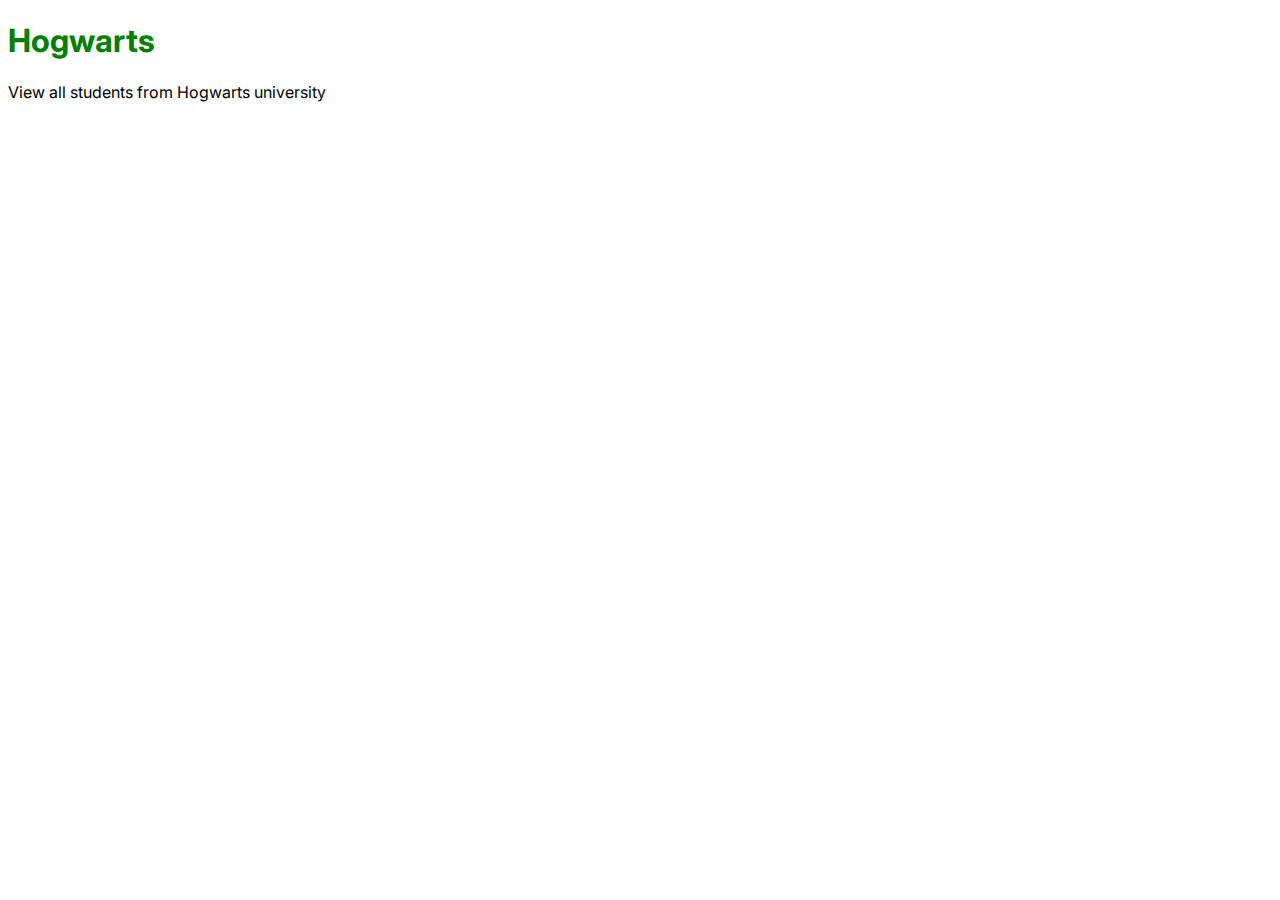
==== index.html @ c2e8a429 "first commit" ====
<!DOCTYPE html>
<html lang="en">
<head>
    <meta charset="UTF-8">
    <meta http-equiv="X-UA-Compatible" content="IE=edge">
    <meta name="viewport" content="width=device-width, initial-scale=1.0">
    <link type="image/x-icon" href="./favicon.png" rel="shortcut icon">
    <title>Hogwarts</title>
    <link rel="stylesheet" href="./style/style.css">
    <link rel="preconnect" href="https://fonts.googleapis.com">
    <link rel="preconnect" href="https://fonts.gstatic.com" crossorigin>
    <link href="https://fonts.googleapis.com/css2?family=Inter:wght@400;700;800&display=swap" rel="stylesheet">
</head>
<body>
    <h1>Hogwarts</h1>
    <p>View all students from Hogwarts university</p>
    <script src=""></script>
</body>
</html>
---- style/style.css ----
* {
  font-family: "Inter", sans-serif;
}

h1 {
  color: green;
}

/*# sourceMappingURL=style.css.map */
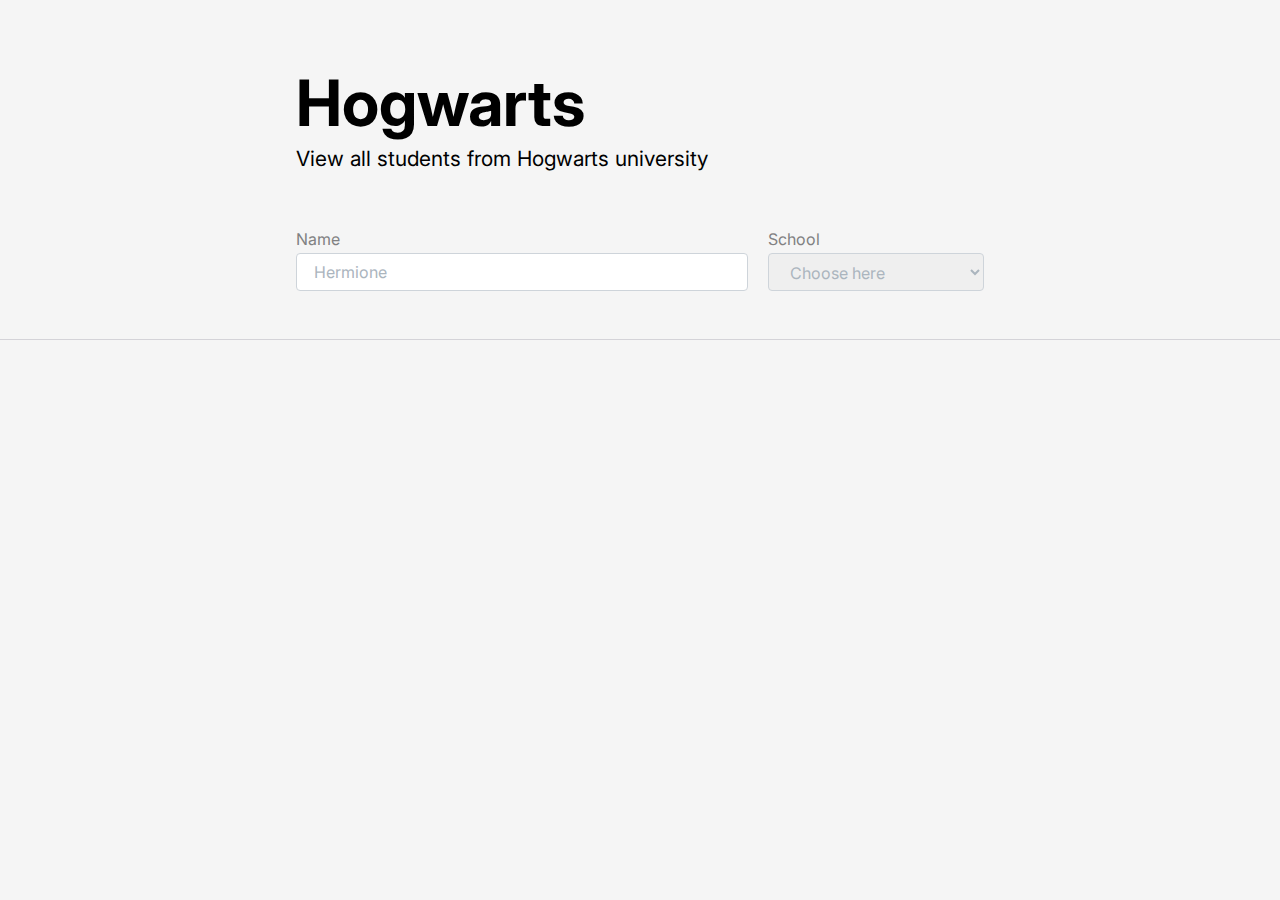
==== commit 54479f30: "header" ====
--- a/index.html
+++ b/index.html
@@ -7,13 +7,40 @@
     <link type="image/x-icon" href="./favicon.png" rel="shortcut icon">
     <title>Hogwarts</title>
     <link rel="stylesheet" href="./style/style.css">
+    <link rel="stylesheet" href="./style/reset.css">
     <link rel="preconnect" href="https://fonts.googleapis.com">
     <link rel="preconnect" href="https://fonts.gstatic.com" crossorigin>
     <link href="https://fonts.googleapis.com/css2?family=Inter:wght@400;700;800&display=swap" rel="stylesheet">
 </head>
 <body>
-    <h1>Hogwarts</h1>
-    <p>View all students from Hogwarts university</p>
-    <script src=""></script>
+    <header>
+        <div class="container">
+            <h1 class="title">Hogwarts</h1>
+            <p class="title__subtitle">View all students from Hogwarts university</p>
+            <form action="">
+                <div class="input__wrapper name__wrapper">
+                    <label for="name">Name</label>
+                    <input type="text" placeholder="Hermione" id="name" name="name">
+                </div>
+                <div class="input__wrapper school__wrapper">
+                    <label for="school">School</label>
+                    <select placeholder="Choose one" id="school" name="school">
+                        <option value="" selected disabled hidden>Choose here</option>
+                        <option value="gryffindor">Gryffindor</option>
+                        <option value="hufflepuff">Hufflepuff</option>
+                        <option value="ravenclaw">Ravenclaw</option>
+                        <option value="slytherin">Slytherin</option>
+                    </select>
+                </div>
+            </form>
+        </div>
+    </header>
+    <hr>
+    <main>
+        <div class="container">
+
+        </div>
+    </main>
+    <script src="script.js"></script>
 </body>
 </html>--- a/style/style.css
+++ b/style/style.css
@@ -2,8 +2,80 @@
   font-family: "Inter", sans-serif;
 }
 
-h1 {
-  color: green;
+body {
+  background: #F5F5F5;
+}
+
+header {
+  padding-top: 64px;
+  padding-bottom: 40px;
+}
+
+.container {
+  max-width: 768px;
+  width: 100%;
+  margin: 0 auto;
+  display: flex;
+  flex-direction: column;
+  justify-content: center;
+  padding: 0 40px 0 40px;
+}
+
+.title {
+  font-weight: 700;
+  font-size: 64px;
+  line-height: 77px;
+}
+.title__subtitle {
+  font-weight: 400;
+  font-size: 21px;
+  line-height: 36px;
+  margin-bottom: 48px;
+}
+
+form {
+  display: flex;
+  justify-content: space-between;
+}
+form .input__wrapper {
+  display: flex;
+  flex-direction: column;
+  max-width: 216px;
+  width: 100%;
+}
+form .name__wrapper {
+  max-width: 452px;
+  width: 100%;
+  margin-right: 20px;
+}
+form .schoole__wrapper {
+  max-width: 216px;
+  width: 100%;
+}
+form label {
+  font-weight: 400;
+  font-size: 16px;
+  line-height: 28px;
+  color: #818182;
+}
+form input, form select {
+  padding: 8px 17.22px;
+  font-weight: 400;
+  font-size: 16px;
+  line-height: 21px;
+  color: #ABB5BE;
+  border: 1px solid #CED4DA;
+  border-radius: 4px;
+  height: 38px;
+}
+form #name::placeholder {
+  color: #ABB5BE;
+}
+
+hr {
+  height: 1px;
+  background: #D4D3D8;
+  border: none;
 }
 
 /*# sourceMappingURL=style.css.map */
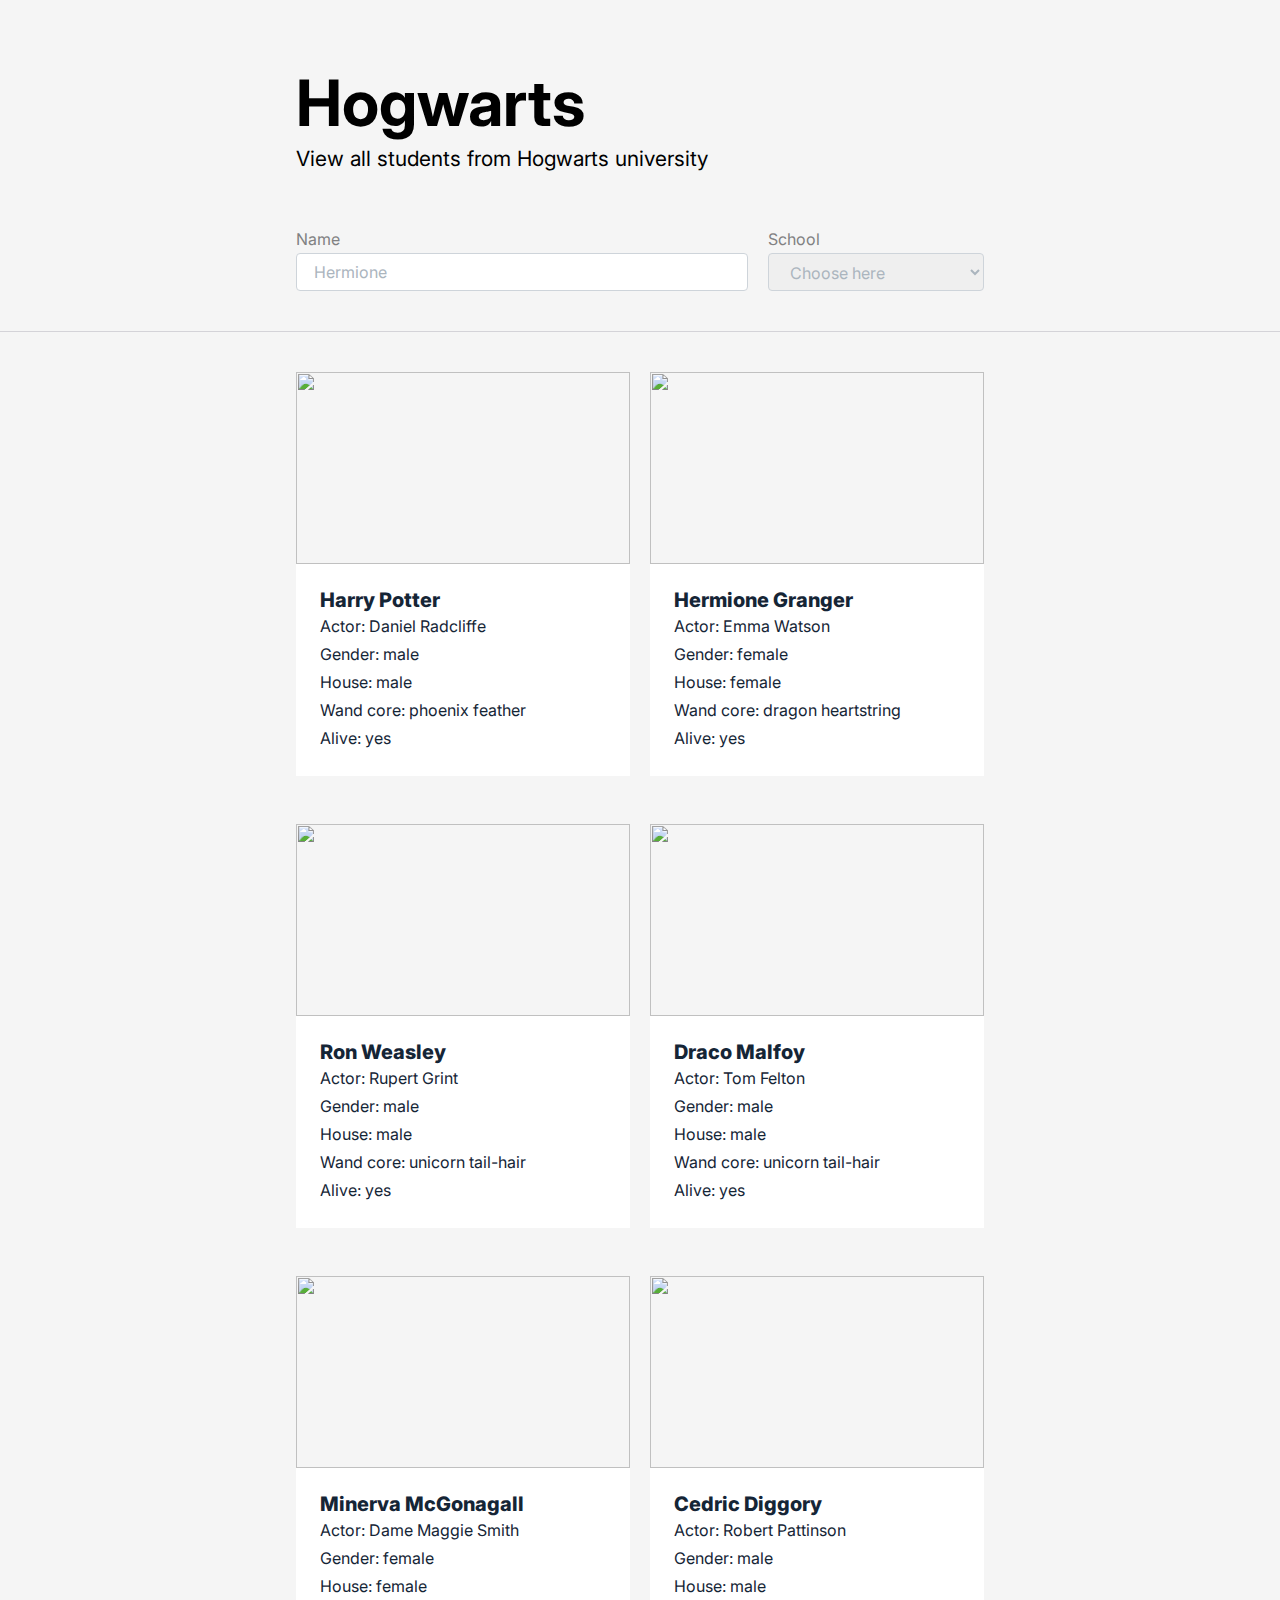
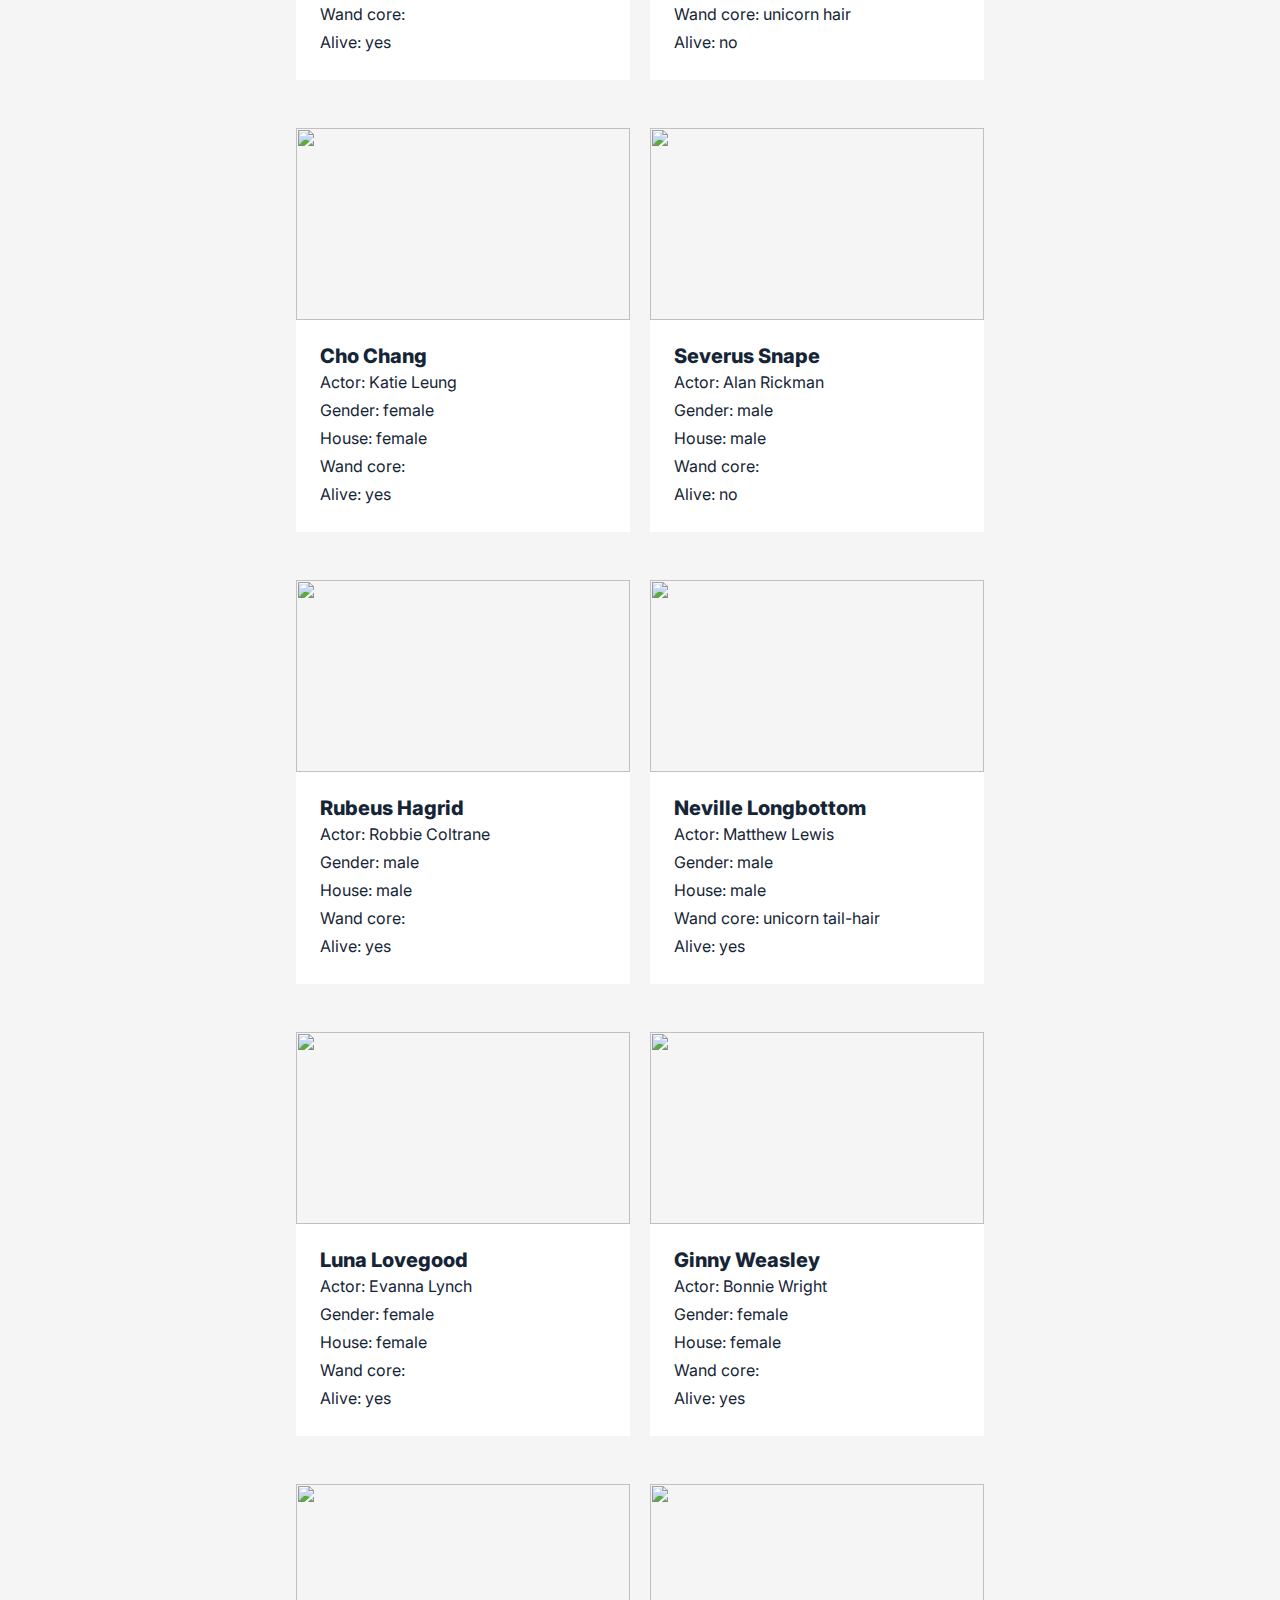
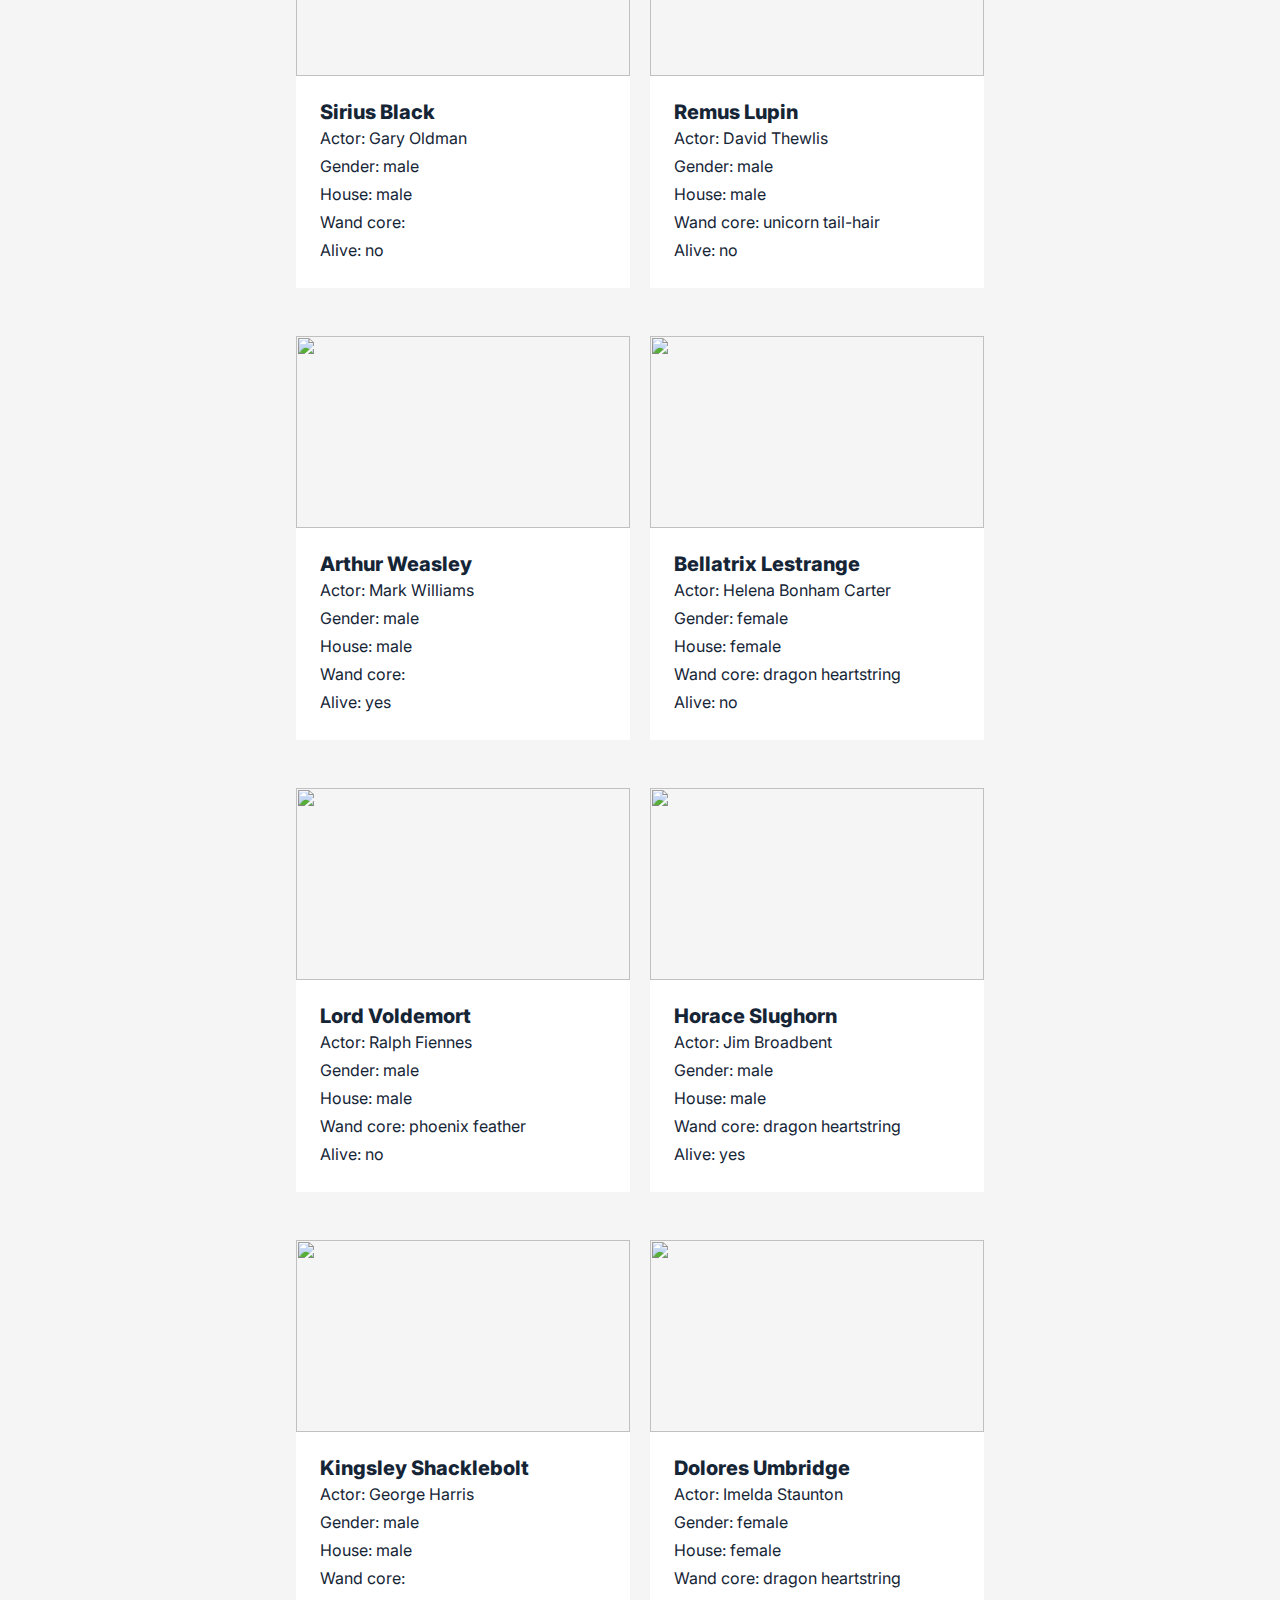
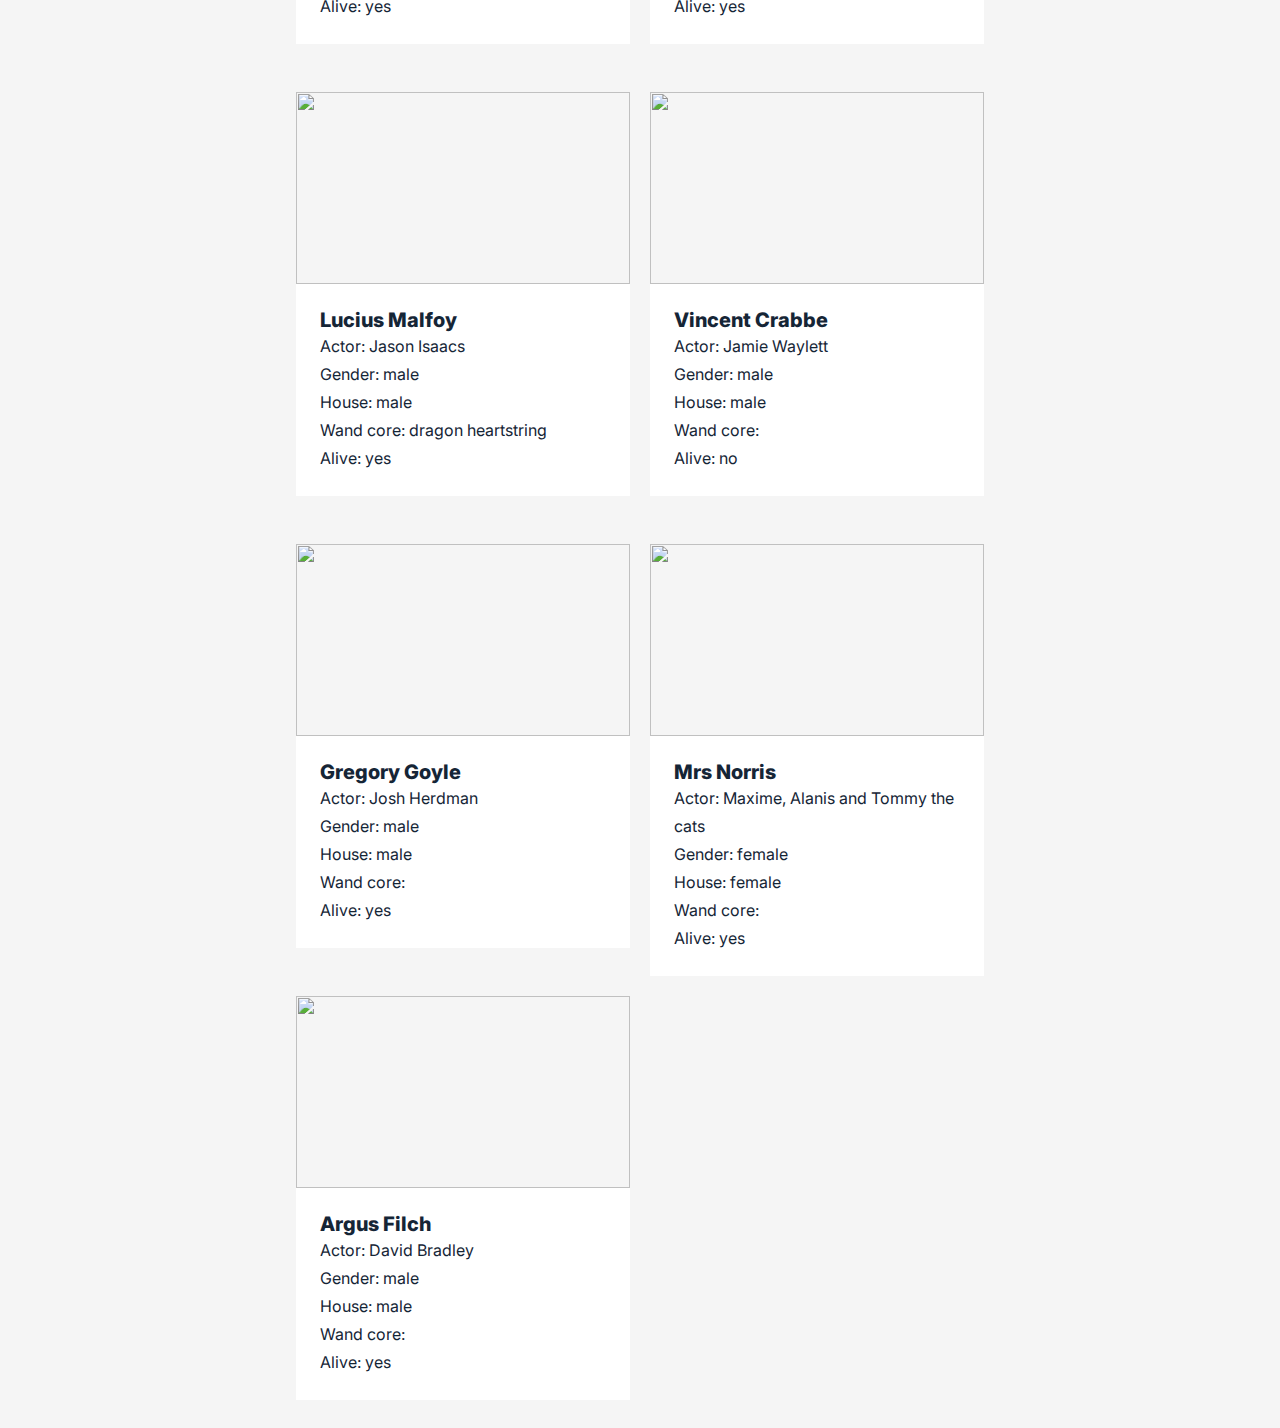
==== commit 16478d65: "adaptive" ====
--- a/index.html
+++ b/index.html
@@ -37,10 +37,11 @@
     </header>
     <hr>
     <main>
-        <div class="container">
-
-        </div>
+        <section>
+            <div class="container">
+            </div>
+        </section>
     </main>
-    <script src="script.js"></script>
+    <script src="script.js" type="module"></script>
 </body>
 </html>--- a/style/style.css
+++ b/style/style.css
@@ -48,6 +48,9 @@
   width: 100%;
   margin-right: 20px;
 }
+form .name__wrapper #name::placeholder {
+  color: #ABB5BE;
+}
 form .schoole__wrapper {
   max-width: 216px;
   width: 100%;
@@ -68,14 +71,71 @@
   border-radius: 4px;
   height: 38px;
 }
-form #name::placeholder {
-  color: #ABB5BE;
+
+section {
+  padding-top: 40px;
+}
+section .container {
+  display: grid;
+  grid-template-rows: repeat(2, 1fr);
+  grid-template-columns: repeat(2, 1fr);
+  grid-auto-rows: 1fr;
+  gap: 20px;
+}
+section .card {
+  color: #152536;
+  font-size: 20px;
+  line-height: 24px;
+  width: 100%;
+  max-width: 334px;
+}
+section .card img {
+  width: 100%;
+  height: 192px;
+  object-fit: fill;
+}
+section .card__text {
+  padding: 24px;
+  background: #FFF;
+  font-size: 16px;
+  line-height: 28px;
+}
+section .card .name {
+  font-weight: 800;
+  font-size: 20px;
+  line-height: 24px;
 }
 
 hr {
   height: 1px;
   background: #D4D3D8;
   border: none;
+  margin: 0;
+}
+
+@media (max-width: 576px) {
+  .title {
+    font-size: 52px;
+    line-height: 63px;
+  }
+  .title__subtitle {
+    font-size: 16px;
+    line-height: 28px;
+    margin-bottom: 28px;
+  }
+  form {
+    flex-wrap: wrap;
+  }
+  form .name__wrapper {
+    margin-right: 0;
+    margin-bottom: 15px;
+  }
+  form .school__wrapper {
+    max-width: unset;
+  }
+  section .container {
+    grid-template-columns: repeat(1, 1fr);
+  }
 }
 
 /*# sourceMappingURL=style.css.map */
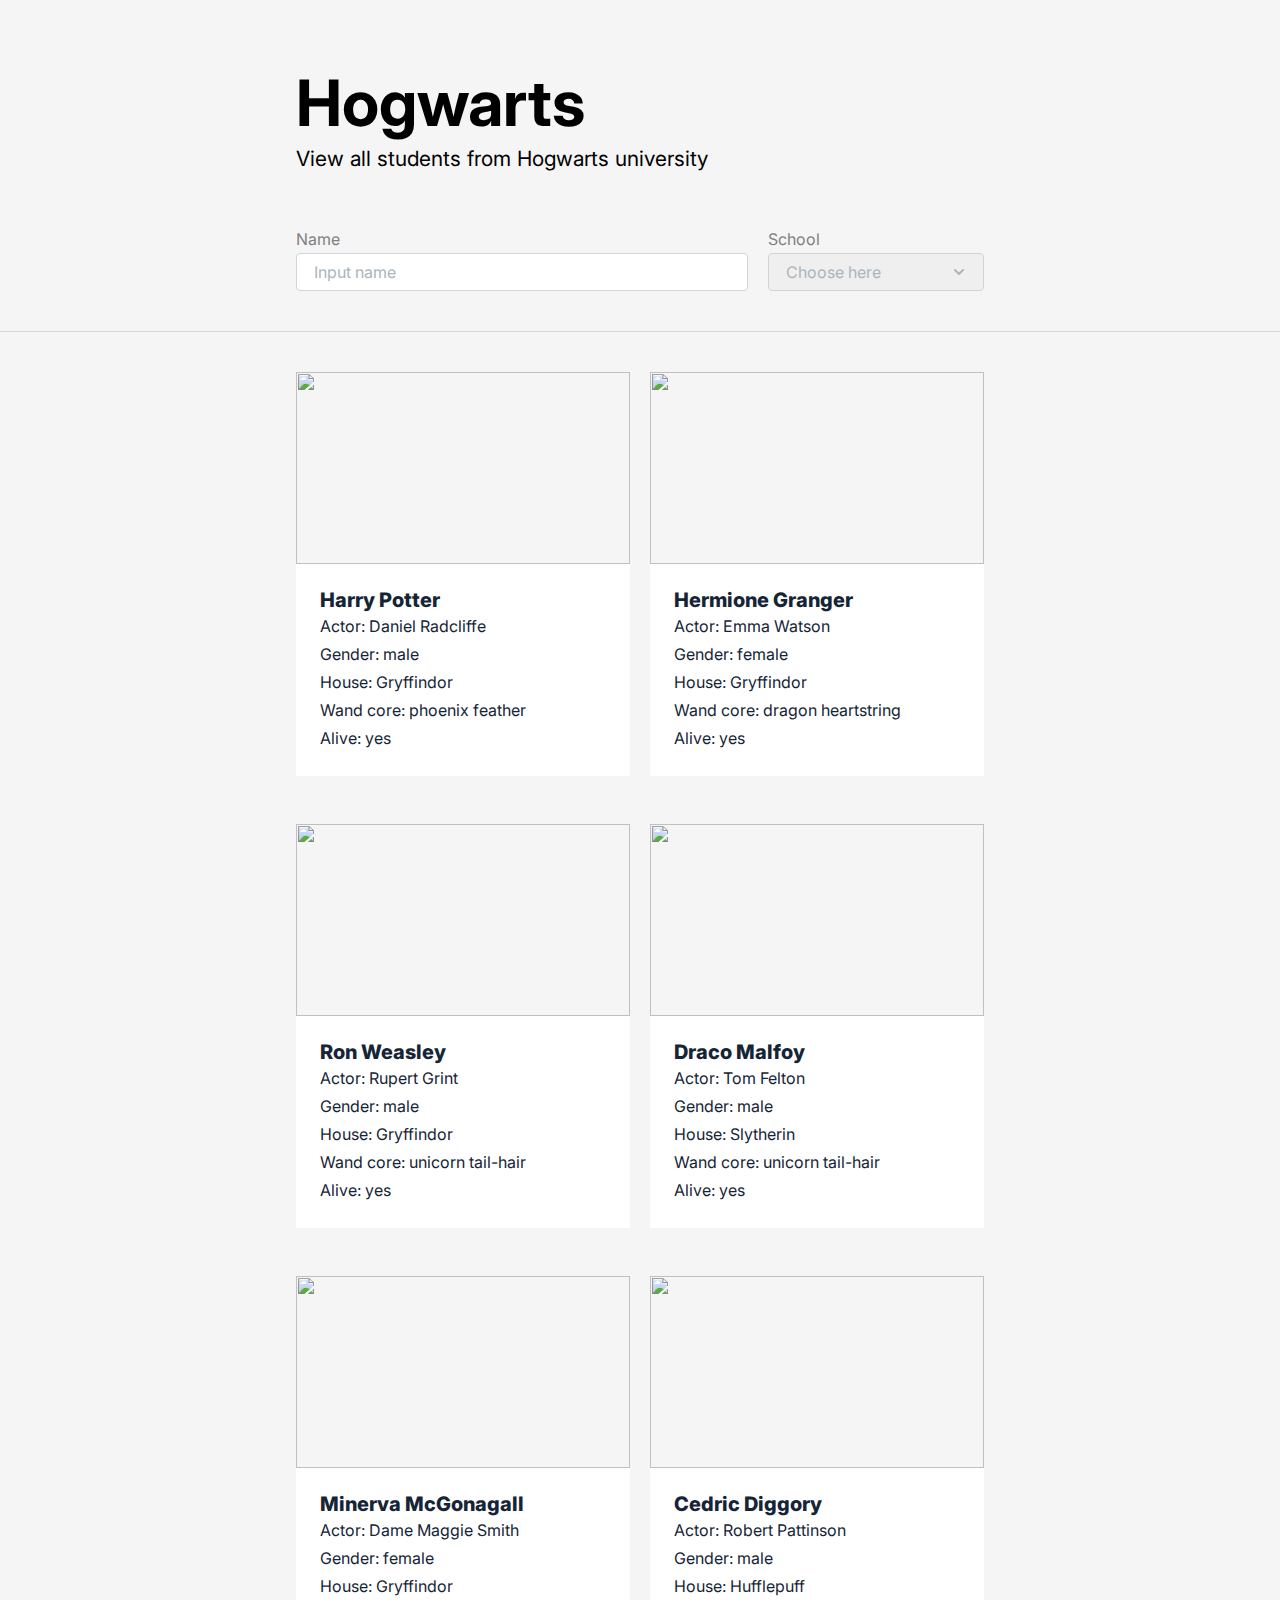
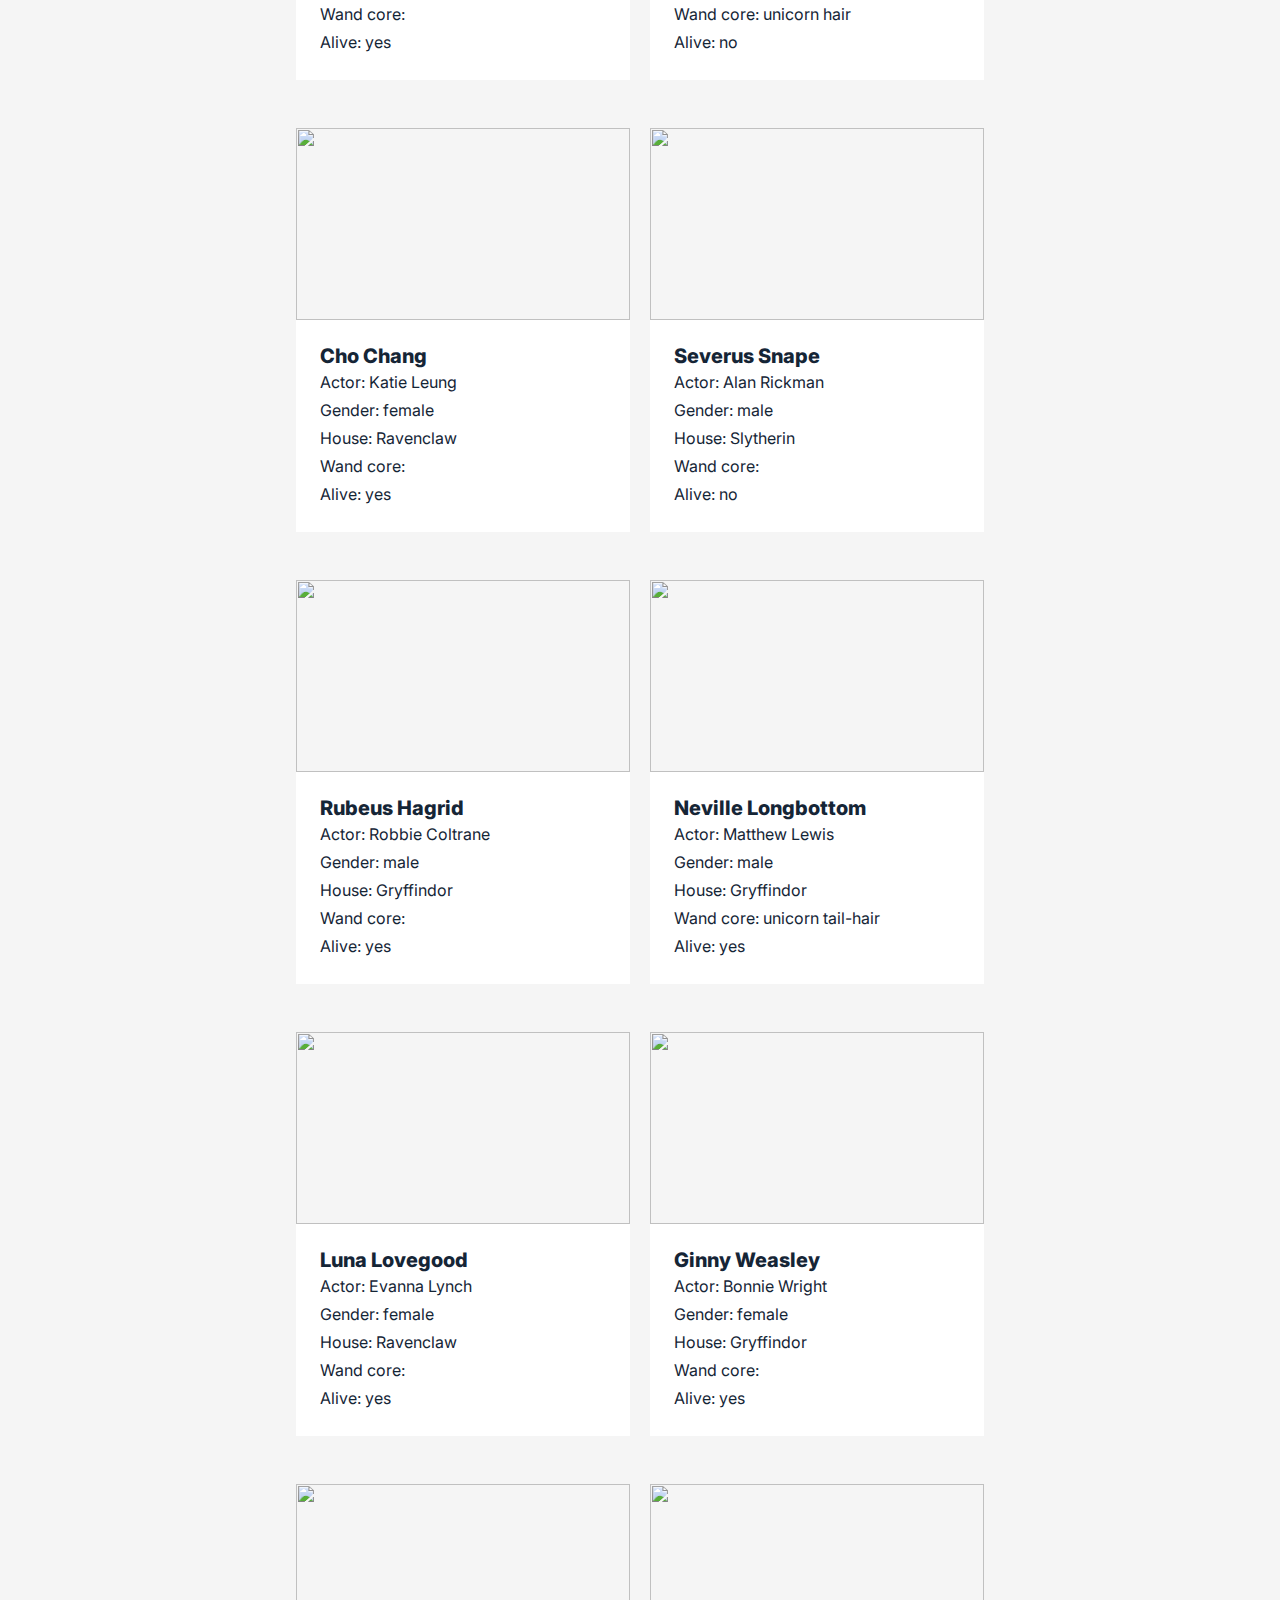
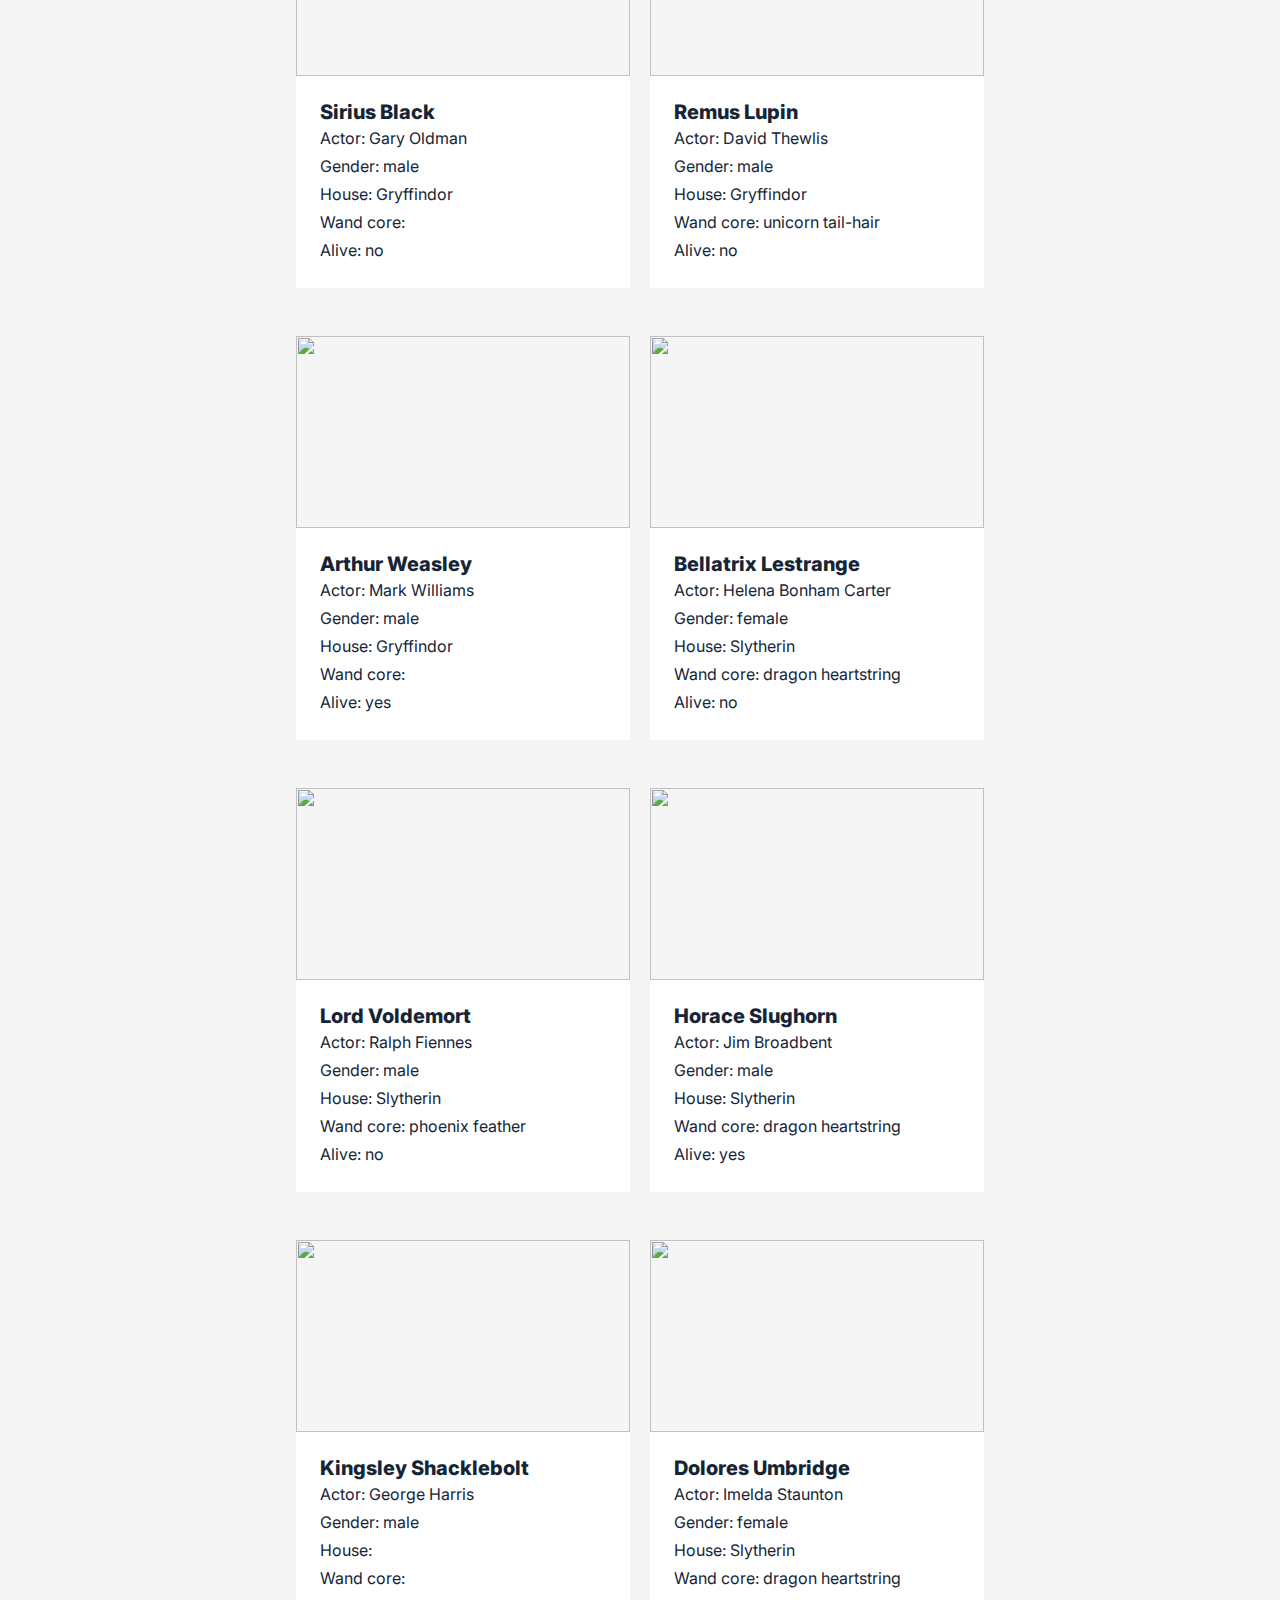
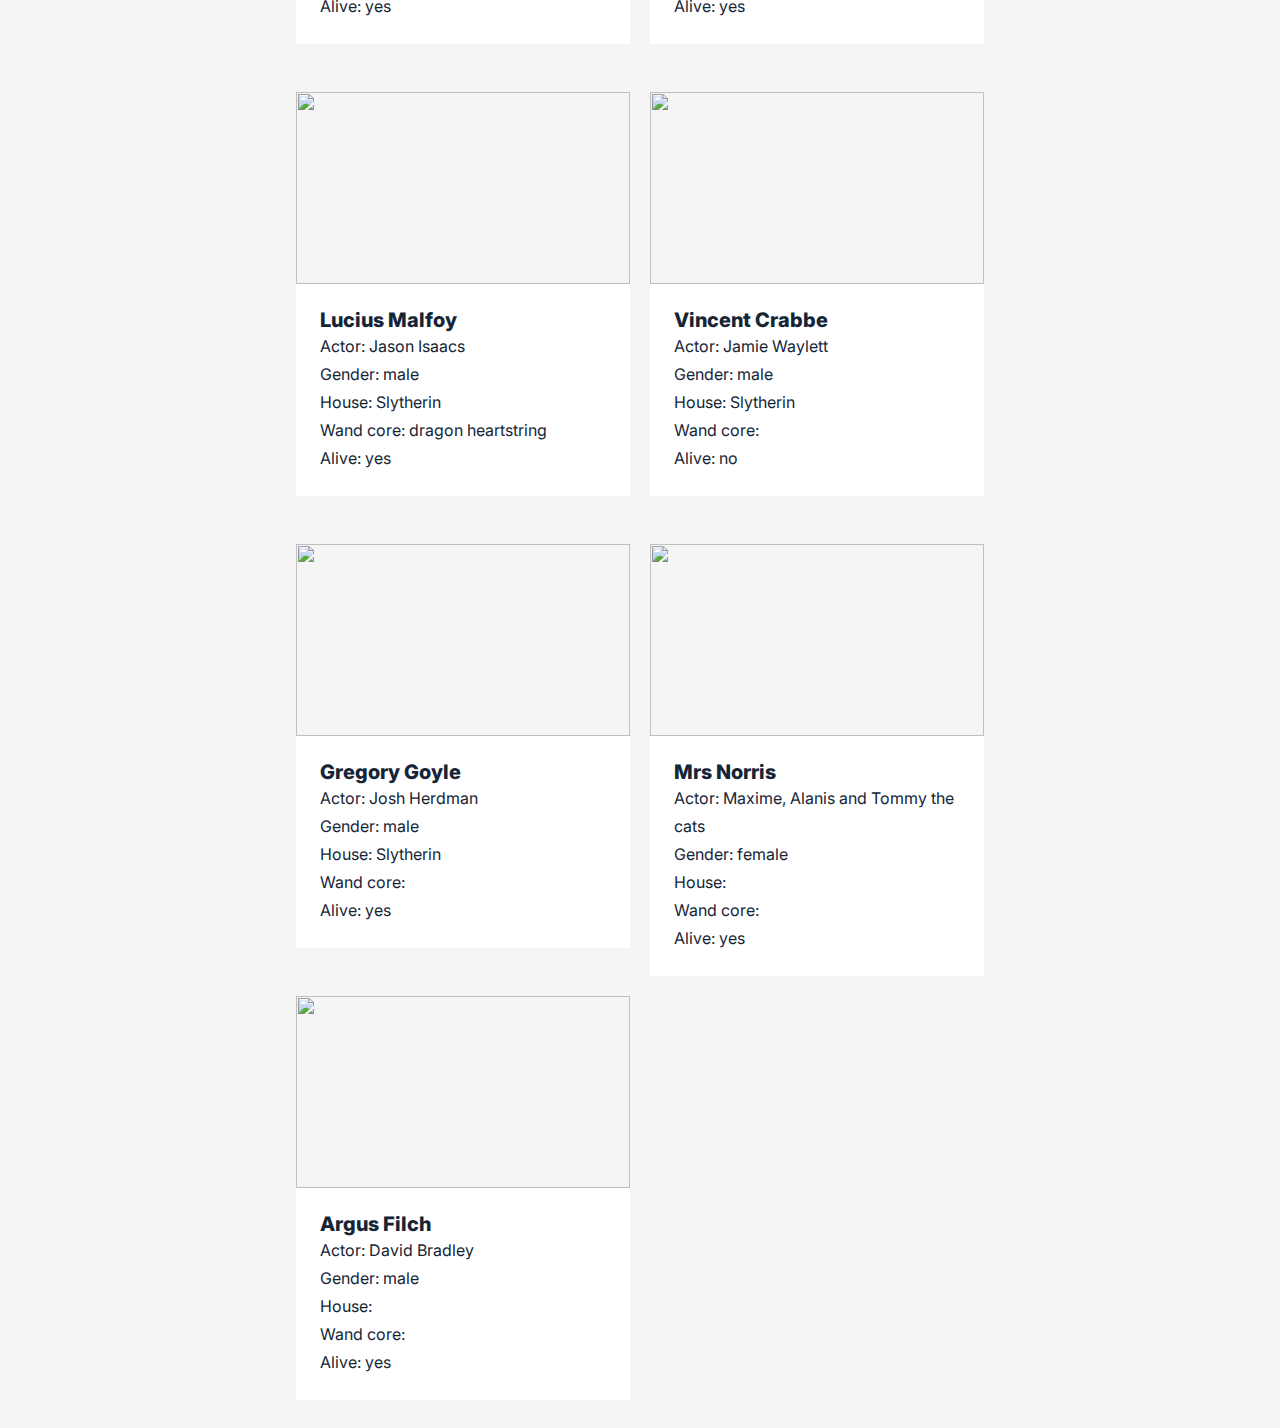
==== commit 0b7c0693: "choose name" ====
--- a/index.html
+++ b/index.html
@@ -17,10 +17,10 @@
         <div class="container">
             <h1 class="title">Hogwarts</h1>
             <p class="title__subtitle">View all students from Hogwarts university</p>
-            <form action="">
+            <div class="form">
                 <div class="input__wrapper name__wrapper">
                     <label for="name">Name</label>
-                    <input type="text" placeholder="Hermione" id="name" name="name">
+                    <input type="text" placeholder="Input name" id="name" name="name">
                 </div>
                 <div class="input__wrapper school__wrapper">
                     <label for="school">School</label>
@@ -32,7 +32,7 @@
                         <option value="slytherin">Slytherin</option>
                     </select>
                 </div>
-            </form>
+            </div>
         </div>
     </header>
     <hr>
--- a/style/style.css
+++ b/style/style.css
@@ -33,35 +33,35 @@
   margin-bottom: 48px;
 }
 
-form {
+.form {
   display: flex;
   justify-content: space-between;
 }
-form .input__wrapper {
+.form .input__wrapper {
   display: flex;
   flex-direction: column;
   max-width: 216px;
   width: 100%;
 }
-form .name__wrapper {
+.form .name__wrapper {
   max-width: 452px;
   width: 100%;
   margin-right: 20px;
 }
-form .name__wrapper #name::placeholder {
+.form .name__wrapper #name::placeholder {
   color: #ABB5BE;
 }
-form .schoole__wrapper {
+.form .schoole__wrapper {
   max-width: 216px;
   width: 100%;
 }
-form label {
+.form label {
   font-weight: 400;
   font-size: 16px;
   line-height: 28px;
   color: #818182;
 }
-form input, form select {
+.form input, .form select {
   padding: 8px 17.22px;
   font-weight: 400;
   font-size: 16px;
@@ -70,6 +70,12 @@
   border: 1px solid #CED4DA;
   border-radius: 4px;
   height: 38px;
+}
+.form select {
+  appearance: none;
+  background-image: url(../arrow.svg);
+  background-repeat: no-repeat;
+  background-position: right 1rem center;
 }
 
 section {
@@ -123,18 +129,20 @@
     line-height: 28px;
     margin-bottom: 28px;
   }
-  form {
+  .form {
     flex-wrap: wrap;
   }
-  form .name__wrapper {
+  .form .name__wrapper {
     margin-right: 0;
     margin-bottom: 15px;
+    max-width: unset;
   }
-  form .school__wrapper {
+  .form .school__wrapper {
     max-width: unset;
   }
   section .container {
     grid-template-columns: repeat(1, 1fr);
+    justify-items: center;
   }
 }
 
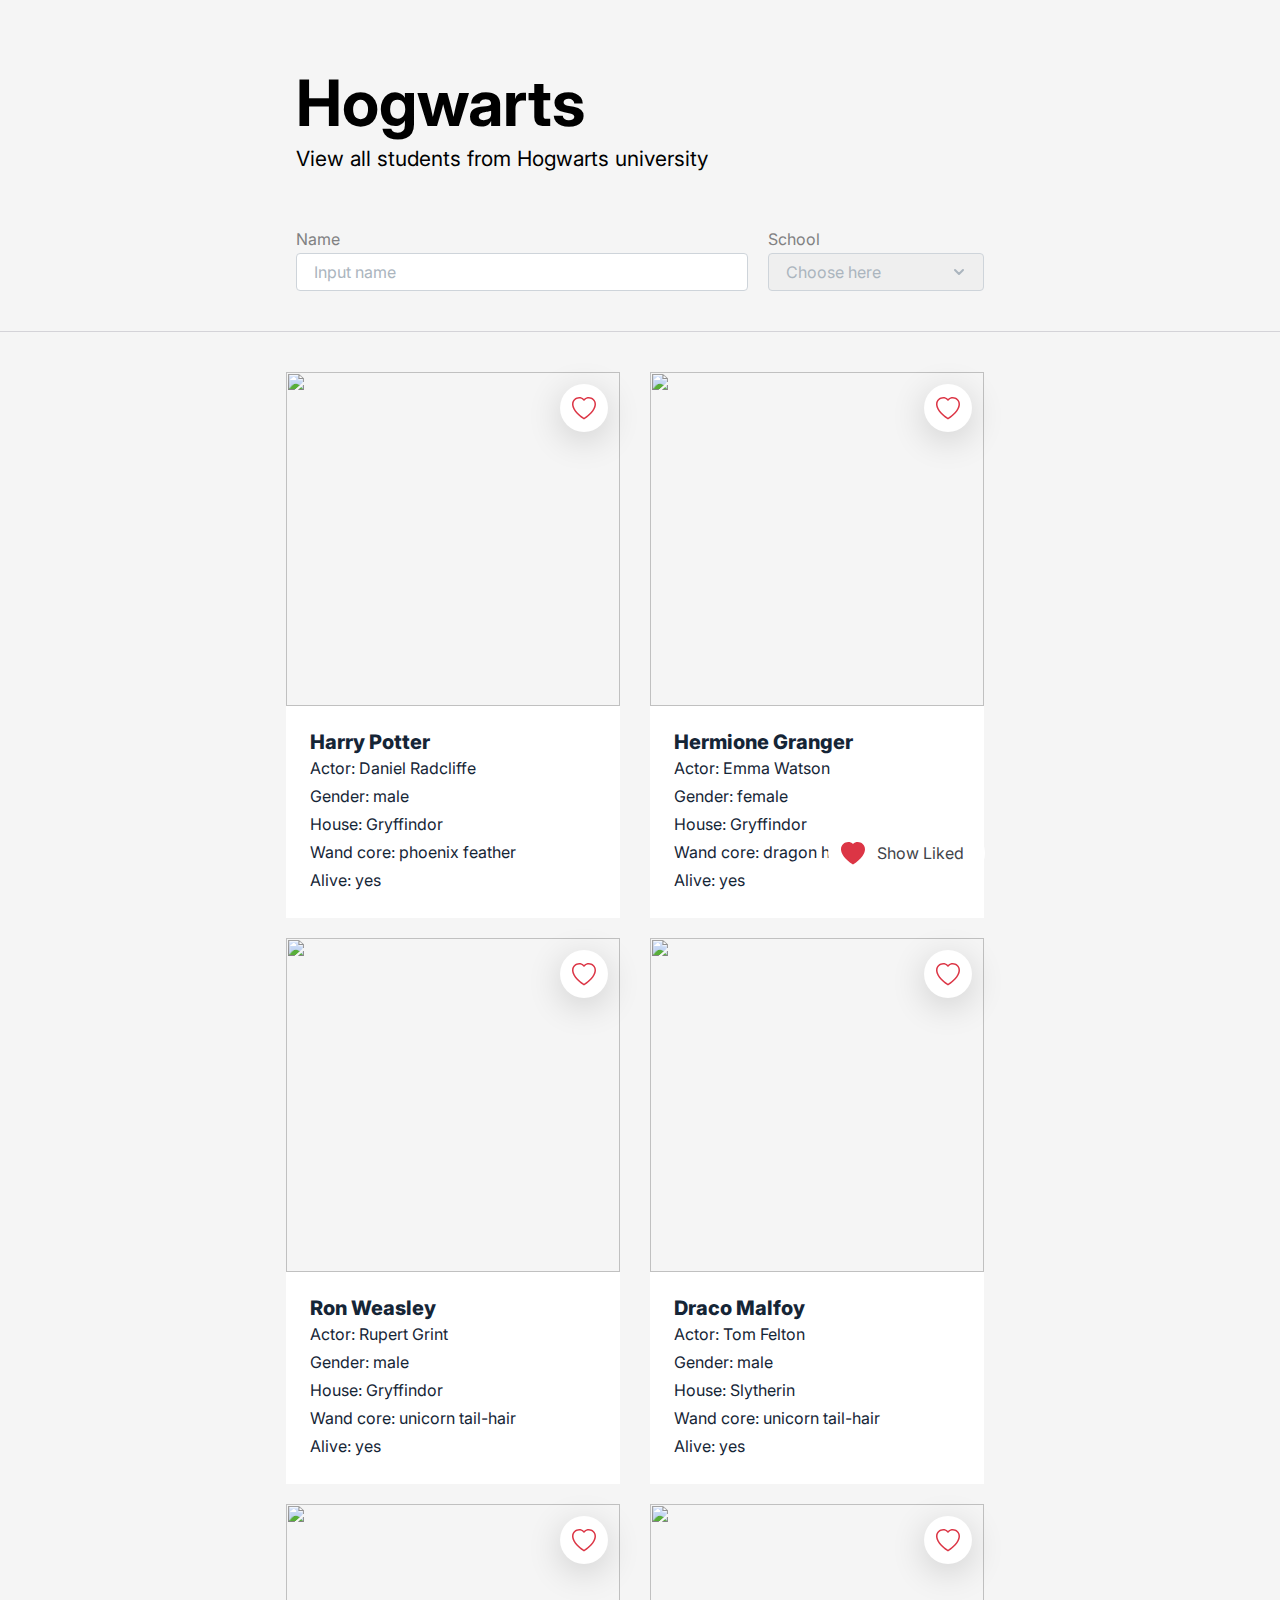
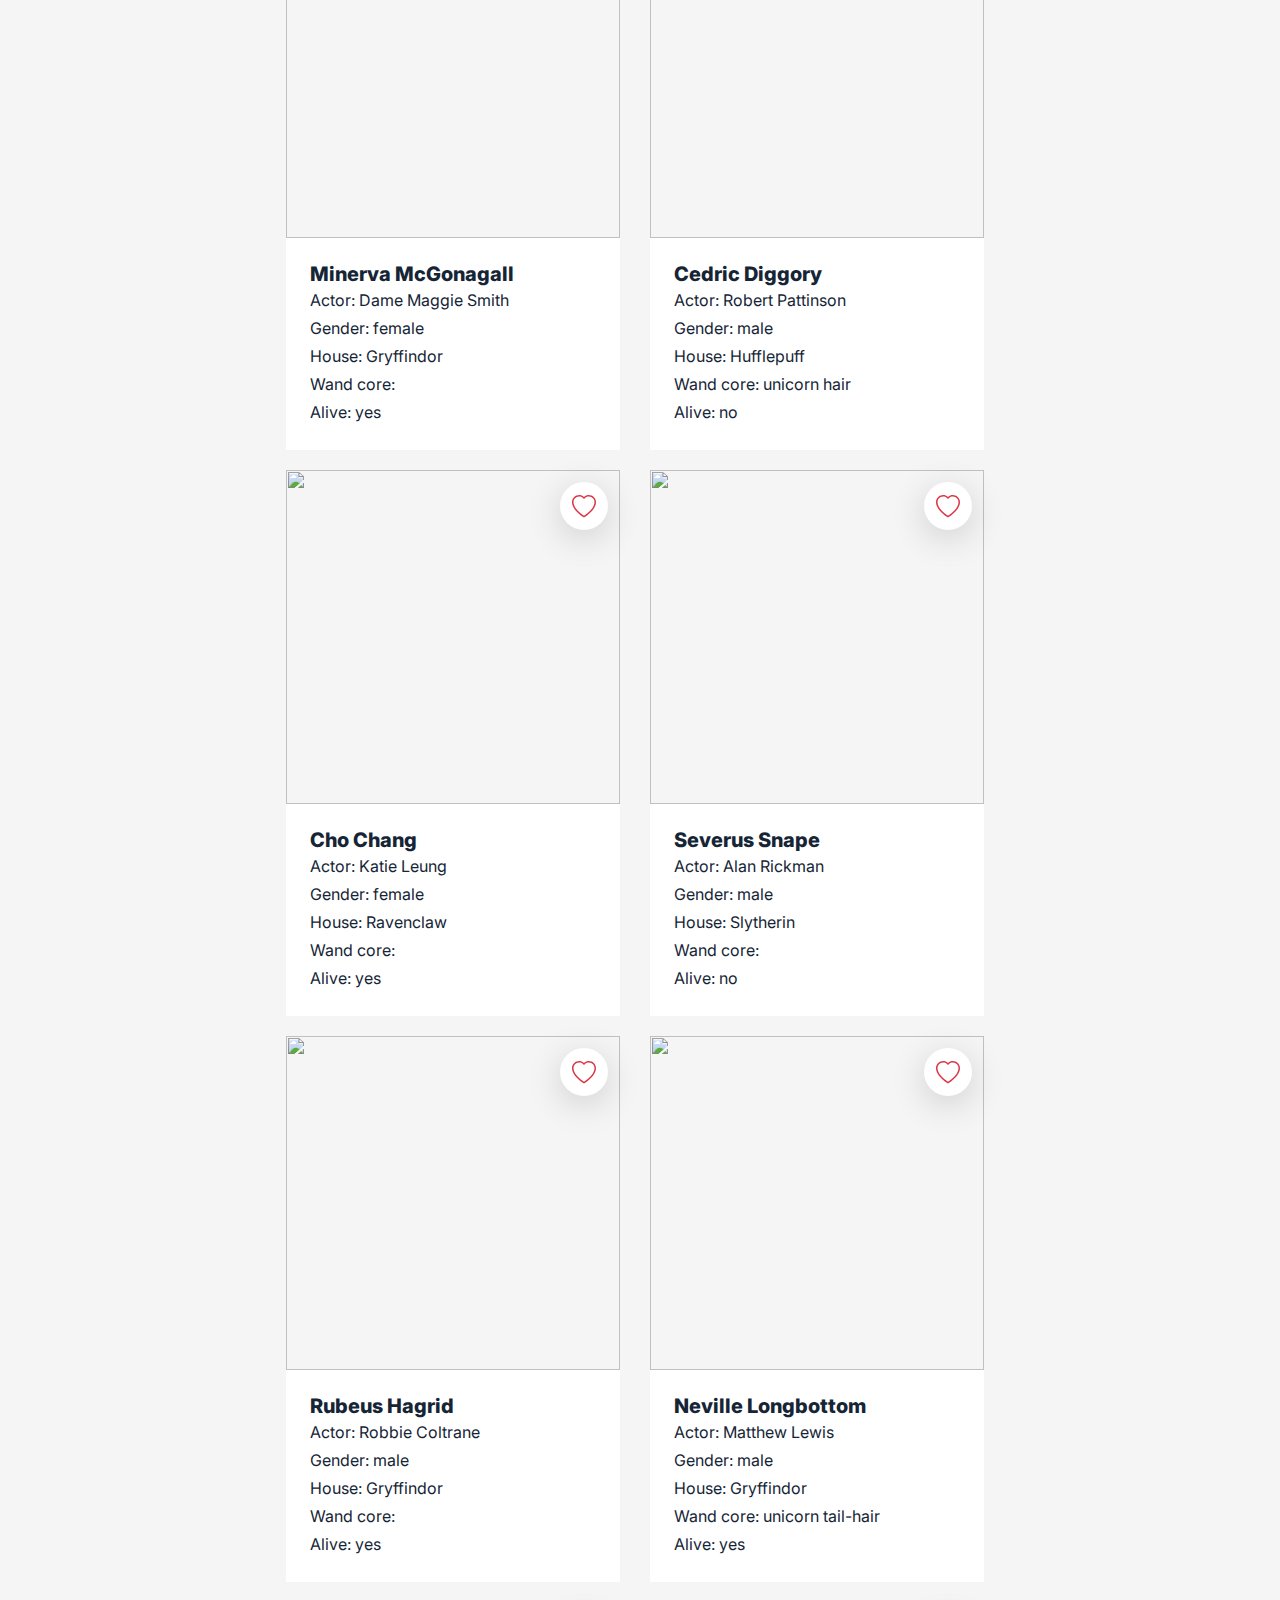
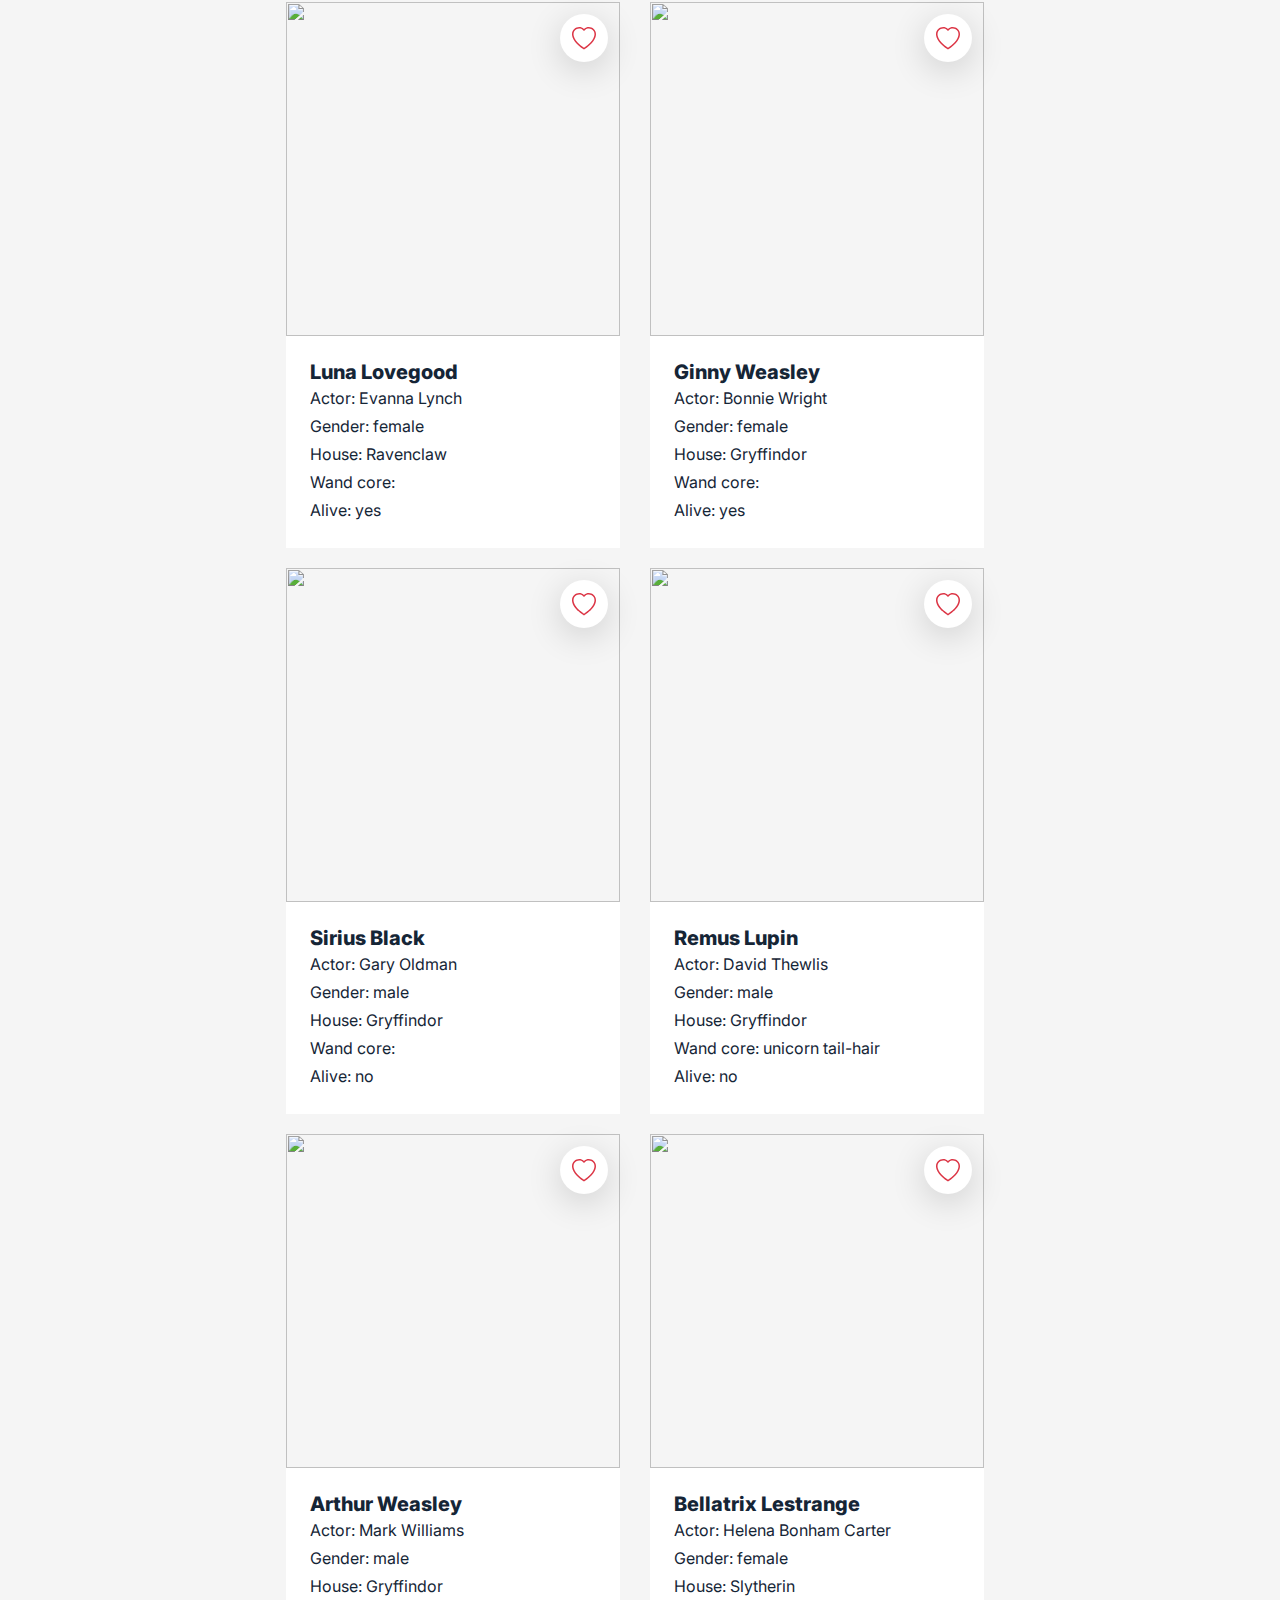
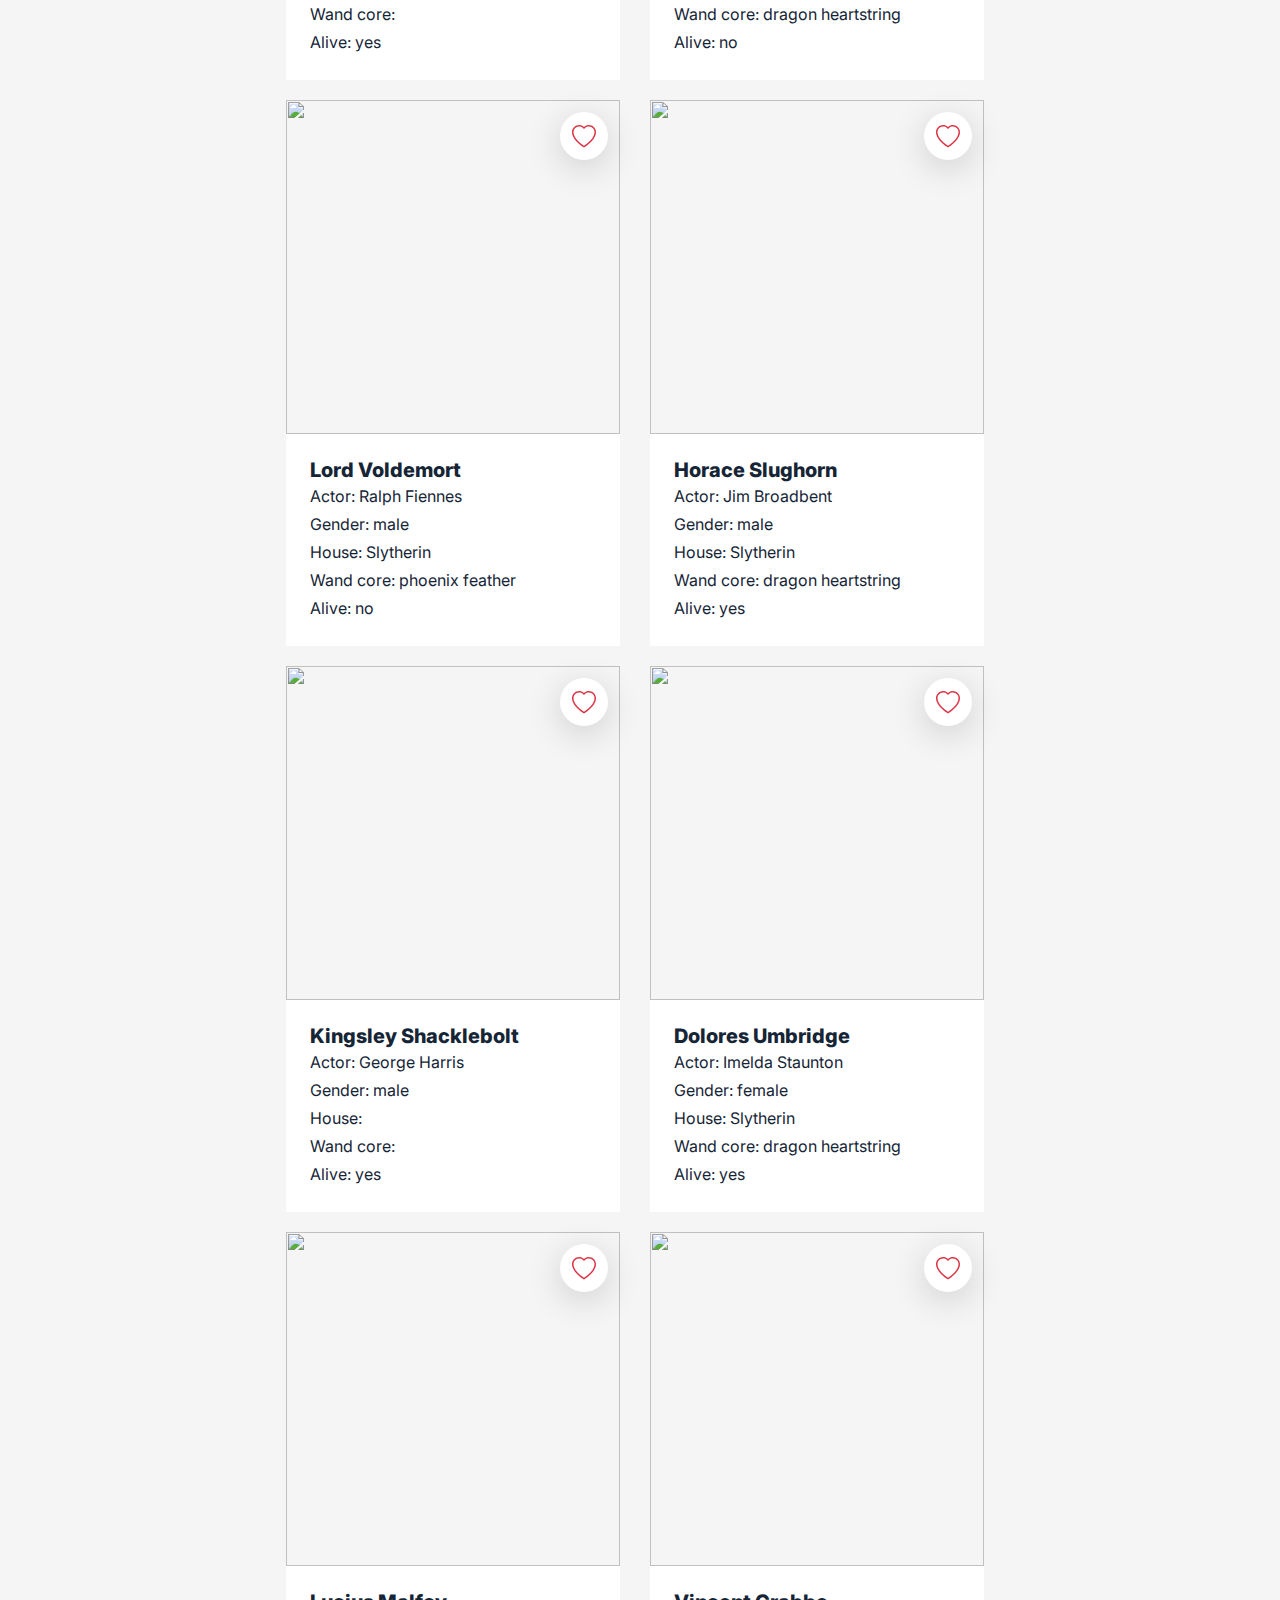
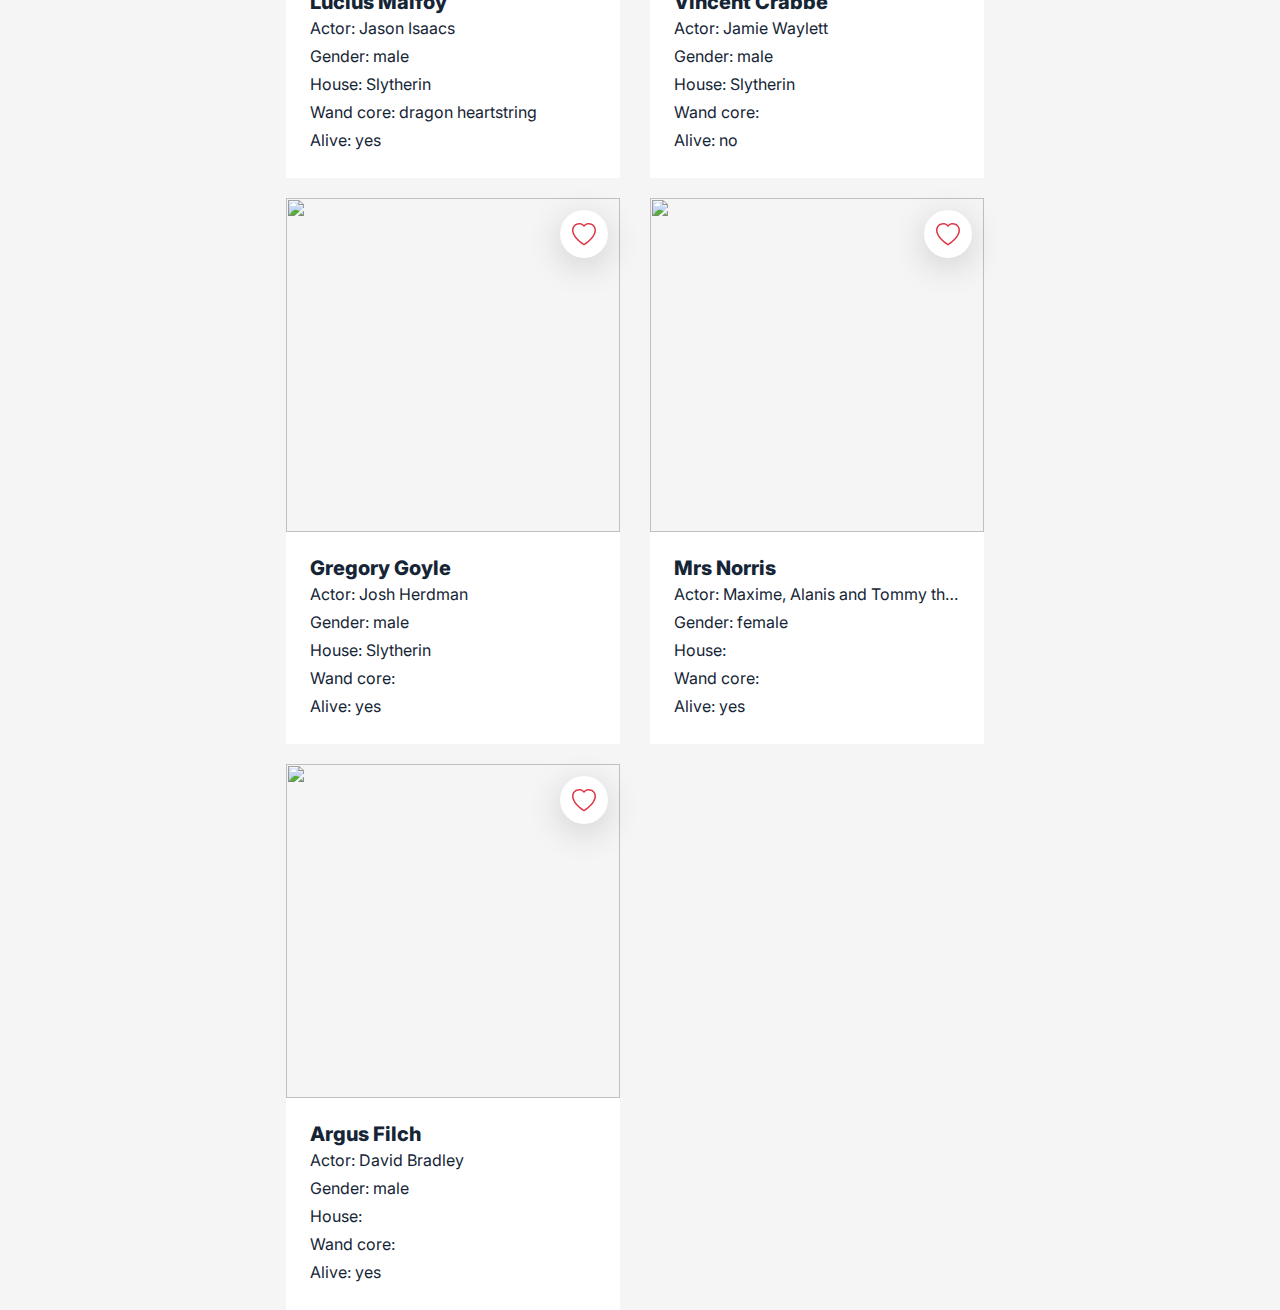
==== commit 5c055fa2: "add like_page, like_btn, like_link" ====
--- a/index.html
+++ b/index.html
@@ -17,7 +17,7 @@
         <div class="container">
             <h1 class="title">Hogwarts</h1>
             <p class="title__subtitle">View all students from Hogwarts university</p>
-            <div class="form">
+            <form>
                 <div class="input__wrapper name__wrapper">
                     <label for="name">Name</label>
                     <input type="text" placeholder="Input name" id="name" name="name">
@@ -32,16 +32,22 @@
                         <option value="slytherin">Slytherin</option>
                     </select>
                 </div>
-            </div>
+            </form>
         </div>
     </header>
     <hr>
     <main>
         <section>
             <div class="container">
+                <div class="likedPageBtn__wrapper">
+                    <a href="liked.html" class="likedPageBtn">
+                        <img src="./icons/heart.svg" alt="Show Liked">
+                        <p>Show Liked</p>
+                    </a>
+                </div>
             </div>
         </section>
     </main>
-    <script src="script.js" type="module"></script>
+    <script src="./script.js" type="module"></script>
 </body>
 </html>--- a/style/style.css
+++ b/style/style.css
@@ -25,6 +25,10 @@
   font-weight: 700;
   font-size: 64px;
   line-height: 77px;
+  width: fit-content;
+}
+.title:hover {
+  cursor: pointer;
 }
 .title__subtitle {
   font-weight: 400;
@@ -32,36 +36,51 @@
   line-height: 36px;
   margin-bottom: 48px;
 }
-
-.form {
+.title__subtitle__liked {
+  margin-bottom: 32px;
+}
+.title__liked {
+  font-size: 52px;
+  line-height: 63px;
+}
+
+.back {
+  width: fit-content;
+  font-size: 16px;
+  line-height: 28px;
+  color: #3F444A;
+  margin-bottom: 48px;
+}
+
+form {
   display: flex;
   justify-content: space-between;
 }
-.form .input__wrapper {
+form .input__wrapper {
   display: flex;
   flex-direction: column;
   max-width: 216px;
   width: 100%;
 }
-.form .name__wrapper {
+form .name__wrapper {
   max-width: 452px;
   width: 100%;
   margin-right: 20px;
 }
-.form .name__wrapper #name::placeholder {
+form .name__wrapper #name::placeholder {
   color: #ABB5BE;
 }
-.form .schoole__wrapper {
+form .schoole__wrapper {
   max-width: 216px;
   width: 100%;
 }
-.form label {
+form label {
   font-weight: 400;
   font-size: 16px;
   line-height: 28px;
   color: #818182;
 }
-.form input, .form select {
+form input, form select {
   padding: 8px 17.22px;
   font-weight: 400;
   font-size: 16px;
@@ -71,9 +90,9 @@
   border-radius: 4px;
   height: 38px;
 }
-.form select {
+form select {
   appearance: none;
-  background-image: url(../arrow.svg);
+  background-image: url(../icons/arrow.svg);
   background-repeat: no-repeat;
   background-position: right 1rem center;
 }
@@ -82,13 +101,34 @@
   padding-top: 40px;
 }
 section .container {
+  position: relative;
   display: grid;
   grid-template-rows: repeat(2, 1fr);
-  grid-template-columns: repeat(2, 1fr);
-  grid-auto-rows: 1fr;
+  grid-template-columns: repeat(2, 50%);
   gap: 20px;
 }
+section .container .likedPageBtn {
+  position: fixed;
+  bottom: 23px;
+  z-index: 10;
+  display: flex;
+  align-items: center;
+  width: 157px;
+  height: 48px;
+  background: #FFF;
+  padding: 10px 13px;
+  border-radius: 48px;
+  color: #3F444A;
+}
+section .container .likedPageBtn img {
+  margin-right: 12px;
+}
+section .container .likedPageBtn__wrapper {
+  position: absolute;
+  right: 196px;
+}
 section .card {
+  position: relative;
   color: #152536;
   font-size: 20px;
   line-height: 24px;
@@ -97,8 +137,9 @@
 }
 section .card img {
   width: 100%;
-  height: 192px;
-  object-fit: fill;
+  height: 334px;
+  object-fit: cover;
+  object-position: top;
 }
 section .card__text {
   padding: 24px;
@@ -110,6 +151,34 @@
   font-weight: 800;
   font-size: 20px;
   line-height: 24px;
+}
+section .card .actor {
+  white-space: nowrap;
+  overflow: hidden;
+  text-overflow: ellipsis;
+}
+section .card .favorite {
+  border: none;
+  position: absolute;
+  right: 12px;
+  top: 12px;
+  width: 48px;
+  height: 48px;
+  background-color: #FFFFFF;
+  border-radius: 50%;
+  box-shadow: 0px 8px 35px rgba(0, 0, 0, 0.16);
+  display: flex;
+  justify-content: center;
+  align-items: center;
+  background-image: url("../icons/heart_empty.svg");
+  background-repeat: no-repeat;
+  background-position: center center;
+}
+section .card .favorite:hover {
+  cursor: pointer;
+}
+section .card .like {
+  background-image: url("../icons/heart.svg") !important;
 }
 
 hr {
@@ -129,15 +198,15 @@
     line-height: 28px;
     margin-bottom: 28px;
   }
-  .form {
+  form {
     flex-wrap: wrap;
   }
-  .form .name__wrapper {
+  form .name__wrapper {
     margin-right: 0;
     margin-bottom: 15px;
     max-width: unset;
   }
-  .form .school__wrapper {
+  form .school__wrapper {
     max-width: unset;
   }
   section .container {
